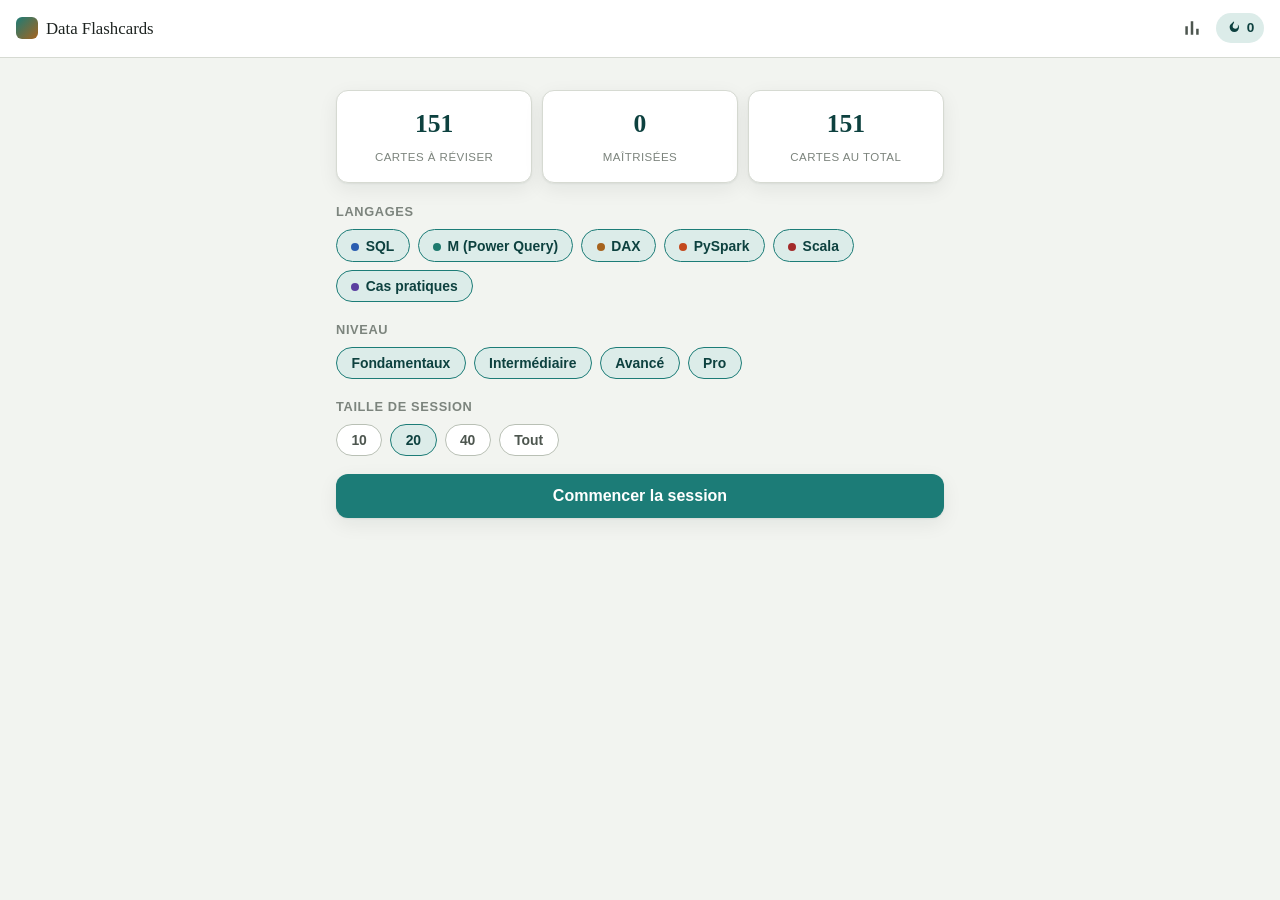
==== index.html @ e3539193 "Première version de l'app de flashcards data (SQL, M, DAX, PySpark, Scala) 151 cartes (recto/verso, " ====
<!doctype html>
<html lang="fr">
<head>
<meta charset="UTF-8" />
<meta name="viewport" content="width=device-width, initial-scale=1, viewport-fit=cover" />
<title>Data Flashcards — SQL, M, DAX, PySpark, Scala</title>
<meta name="description" content="Révise SQL, Power Query M, DAX, PySpark et Scala avec des flashcards à répétition espacée." />
<meta name="theme-color" content="#1c7c77" />
<link rel="manifest" href="manifest.webmanifest" />
<link rel="icon" href="icons/icon-192.png" />
<link rel="apple-touch-icon" href="icons/icon-192.png" />
<meta name="apple-mobile-web-app-capable" content="yes" />
<meta name="apple-mobile-web-app-status-bar-style" content="black-translucent" />
<link rel="stylesheet" href="css/style.css" />
</head>
<body>

<header class="topbar">
  <div class="brand">
    <span class="brand-mark" aria-hidden="true"></span>
    <span class="brand-name">Data Flashcards</span>
  </div>
  <div class="topbar-actions">
    <button id="btnStats" class="icon-btn" type="button" aria-label="Statistiques" title="Statistiques">
      <svg viewBox="0 0 24 24" width="20" height="20"><path fill="currentColor" d="M4 20V10h3v10H4Zm6.5 0V4h3v16h-3ZM17 20v-7h3v7h-3Z"/></svg>
    </button>
    <div class="streak-pill" id="streakPill" title="Série de jours consécutifs">
      <svg viewBox="0 0 24 24" width="16" height="16"><path fill="currentColor" d="M12 2c1 3-2 4-2 7a4 4 0 0 0 8 0c0-1-.3-2-.8-2.7.9.6 2.3 2 2.3 4.7a7 7 0 1 1-14 0C5.5 6.5 9.5 5 12 2Z"/></svg>
      <span id="streakCount">0</span>
    </div>
  </div>
</header>

<main id="app">

  <!-- ===== ÉCRAN ACCUEIL ===== -->
  <section id="screenHome" class="screen">
    <div class="hero-stats">
      <div class="stat-card">
        <span class="stat-num" id="statDue">0</span>
        <span class="stat-label">cartes à réviser</span>
      </div>
      <div class="stat-card">
        <span class="stat-num" id="statMastered">0</span>
        <span class="stat-label">maîtrisées</span>
      </div>
      <div class="stat-card">
        <span class="stat-num" id="statTotal">0</span>
        <span class="stat-label">cartes au total</span>
      </div>
    </div>

    <div class="panel">
      <h2 class="panel-title">Langages</h2>
      <div class="chip-row" id="langueChips"></div>
    </div>

    <div class="panel">
      <h2 class="panel-title">Niveau</h2>
      <div class="chip-row" id="niveauChips"></div>
    </div>

    <div class="panel">
      <h2 class="panel-title">Taille de session</h2>
      <div class="chip-row" id="sizeChips">
        <button class="chip" data-size="10">10</button>
        <button class="chip chip-active" data-size="20">20</button>
        <button class="chip" data-size="40">40</button>
        <button class="chip" data-size="0">Tout</button>
      </div>
    </div>

    <button id="btnStart" class="btn-primary btn-big" type="button">Commencer la session</button>
    <p class="hint" id="startHint"></p>
  </section>

  <!-- ===== ÉCRAN SESSION ===== -->
  <section id="screenSession" class="screen">
    <div class="session-bar">
      <button id="btnQuit" class="icon-btn" type="button" aria-label="Quitter la session">
        <svg viewBox="0 0 24 24" width="20" height="20"><path fill="currentColor" d="M6.4 19 5 17.6 10.6 12 5 6.4 6.4 5 12 10.6 17.6 5 19 6.4 13.4 12 19 17.6 17.6 19 12 13.4Z"/></svg>
      </button>
      <div class="progress-track"><div class="progress-fill" id="progressFill"></div></div>
      <span class="progress-count" id="progressCount">0/0</span>
    </div>

    <div class="card-stage">
      <div class="card-tags">
        <span class="tag-langue" id="cardLangueTag">SQL</span>
        <span class="tag-niveau" id="cardNiveauTag">fondamentaux</span>
      </div>

      <div class="flashcard" id="flashcard">
        <div class="flashcard-front">
          <p class="q-text" id="questionText"></p>
          <pre class="q-code" id="questionCode" hidden></pre>
        </div>
        <div class="flashcard-back" id="flashcardBack" hidden>
          <p class="a-text" id="answerText"></p>
        </div>
      </div>

      <div class="qcm-choices" id="qcmChoices" hidden></div>

      <button id="btnReveal" class="btn-primary btn-big" type="button">Voir la réponse</button>

      <div class="rating-row" id="ratingRow" hidden>
        <button class="rate-btn rate-again" data-rating="again" type="button"><span>Encore</span><small>&lt;1 j</small></button>
        <button class="rate-btn rate-hard" data-rating="hard" type="button"><span>Difficile</span><small id="ratePreviewHard"></small></button>
        <button class="rate-btn rate-good" data-rating="good" type="button"><span>Bien</span><small id="ratePreviewGood"></small></button>
        <button class="rate-btn rate-easy" data-rating="easy" type="button"><span>Facile</span><small id="ratePreviewEasy"></small></button>
      </div>
    </div>
  </section>

  <!-- ===== ÉCRAN FIN DE SESSION ===== -->
  <section id="screenDone" class="screen">
    <canvas id="confetti"></canvas>
    <div class="done-panel">
      <h2>Session terminée</h2>
      <p class="done-sub" id="doneSummary"></p>
      <div class="done-stats">
        <div class="done-stat rate-again"><span id="doneAgain">0</span><small>encore</small></div>
        <div class="done-stat rate-hard"><span id="doneHard">0</span><small>difficile</small></div>
        <div class="done-stat rate-good"><span id="doneGood">0</span><small>bien</small></div>
        <div class="done-stat rate-easy"><span id="doneEasy">0</span><small>facile</small></div>
      </div>
      <p class="streak-msg" id="streakMsg"></p>
      <button id="btnBackHome" class="btn-primary btn-big" type="button">Retour à l'accueil</button>
    </div>
  </section>

  <!-- ===== ÉCRAN STATS ===== -->
  <section id="screenStats" class="screen">
    <div class="session-bar">
      <button id="btnStatsBack" class="icon-btn" type="button" aria-label="Retour">
        <svg viewBox="0 0 24 24" width="20" height="20"><path fill="currentColor" d="M20 11H7.8l5.6-5.6L12 4l-8 8 8 8 1.4-1.4L7.8 13H20Z"/></svg>
      </button>
      <h2>Statistiques</h2>
    </div>

    <div class="panel">
      <h3 class="panel-title">Maîtrise par langage</h3>
      <div id="masteryBars"></div>
    </div>

    <div class="panel">
      <h3 class="panel-title">Cette semaine</h3>
      <div id="weekHeat" class="week-heat"></div>
    </div>

    <div class="panel">
      <h3 class="panel-title">Données</h3>
      <div class="btn-row">
        <button id="btnExport" class="btn-secondary" type="button">Exporter ma progression</button>
        <label class="btn-secondary file-btn">
          Importer
          <input type="file" id="importFile" accept="application/json" hidden />
        </label>
      </div>
      <button id="btnReset" class="btn-danger" type="button">Réinitialiser la progression</button>
    </div>
  </section>

</main>

<script type="module" src="js/app.js"></script>
</body>
</html>
---- css/style.css ----
@font-face {
  font-family: "DFC-Display";
  src: local("Iowan Old Style"), local("Palatino Linotype"), local("Georgia");
}

:root {
  --bg: #f2f4f0;
  --bg-raised: #ffffff;
  --bg-sunken: #e7eae3;
  --ink: #1d2320;
  --ink-soft: #4d564f;
  --ink-faint: #7c847d;
  --border: #d6dad2;
  --border-strong: #b9c0b5;
  --accent: #1c7c77;
  --accent-ink: #0d413f;
  --accent-soft: #dcece9;
  --code-bg: #e9ece4;
  --shadow: 0 1px 2px rgba(20,30,25,.06), 0 6px 20px rgba(20,30,25,.07);

  --lang-sql: #2a5db0;
  --lang-m: #1e7a6e;
  --lang-dax: #a6631e;
  --lang-pyspark: #c4491d;
  --lang-scala: #a32a2a;
  --lang-cas-pratique: #5b3fa0;

  --rate-again: #b3432f;
  --rate-again-bg: #f4ded8;
  --rate-hard: #a6741e;
  --rate-hard-bg: #f0e3c8;
  --rate-good: #1c7c77;
  --rate-good-bg: #dcece9;
  --rate-easy: #2a5db0;
  --rate-easy-bg: #dce6f5;

  --font-display: "DFC-Display", Georgia, "Iowan Old Style", serif;
  --font-body: -apple-system, "Segoe UI", "Helvetica Neue", Arial, sans-serif;
  --font-mono: "SF Mono", "Cascadia Code", "JetBrains Mono", Consolas, "Roboto Mono", monospace;
}

@media (prefers-color-scheme: dark) {
  :root {
    --bg: #14181a; --bg-raised: #1b2124; --bg-sunken: #10161a;
    --ink: #e8ebe5; --ink-soft: #a9b2ab; --ink-faint: #75807a;
    --border: #2b3236; --border-strong: #3a4348;
    --accent: #4fc2bb; --accent-ink: #d3f1ee; --accent-soft: #1c3532;
    --code-bg: #10161a;
    --lang-sql: #7ea6e8; --lang-m: #63c9b8; --lang-dax: #e0aa5c; --lang-pyspark: #f0906a; --lang-scala: #e07575; --lang-cas-pratique: #a68ce0;
    --rate-again: #e37a63; --rate-again-bg: #3a241e;
    --rate-hard: #e0b354; --rate-hard-bg: #3a2f18;
    --rate-good: #4fc2bb; --rate-good-bg: #1c3532;
    --rate-easy: #7ea6e8; --rate-easy-bg: #1c2a3a;
    --shadow: 0 1px 2px rgba(0,0,0,.35), 0 8px 24px rgba(0,0,0,.4);
  }
}
:root[data-theme="dark"] {
  --bg: #14181a; --bg-raised: #1b2124; --bg-sunken: #10161a;
  --ink: #e8ebe5; --ink-soft: #a9b2ab; --ink-faint: #75807a;
  --border: #2b3236; --border-strong: #3a4348;
  --accent: #4fc2bb; --accent-ink: #d3f1ee; --accent-soft: #1c3532;
  --code-bg: #10161a;
  --lang-sql: #7ea6e8; --lang-m: #63c9b8; --lang-dax: #e0aa5c; --lang-pyspark: #f0906a; --lang-scala: #e07575; --lang-cas-pratique: #a68ce0;
  --rate-again: #e37a63; --rate-again-bg: #3a241e;
  --rate-hard: #e0b354; --rate-hard-bg: #3a2f18;
  --rate-good: #4fc2bb; --rate-good-bg: #1c3532;
  --rate-easy: #7ea6e8; --rate-easy-bg: #1c2a3a;
}
:root[data-theme="light"] {
  --bg: #f2f4f0; --bg-raised: #ffffff; --bg-sunken: #e7eae3;
  --ink: #1d2320; --ink-soft: #4d564f; --ink-faint: #7c847d;
  --border: #d6dad2; --border-strong: #b9c0b5;
  --accent: #1c7c77; --accent-ink: #0d413f; --accent-soft: #dcece9;
  --code-bg: #e9ece4;
}

[hidden] { display: none !important; }
* { box-sizing: border-box; -webkit-tap-highlight-color: transparent; }
html, body { height: 100%; }
body {
  margin: 0;
  background: var(--bg);
  color: var(--ink);
  font-family: var(--font-body);
  line-height: 1.5;
  padding-bottom: env(safe-area-inset-bottom);
}
h1, h2, h3 { font-family: var(--font-display); margin: 0; text-wrap: balance; }
button { font-family: inherit; }
@media (prefers-reduced-motion: reduce) { * { animation-duration: .001ms !important; transition-duration: .001ms !important; } }

/* ---------- topbar ---------- */
.topbar {
  position: sticky; top: 0; z-index: 20;
  display: flex; align-items: center; justify-content: space-between;
  padding: .75rem 1rem; padding-top: calc(.75rem + env(safe-area-inset-top));
  background: var(--bg-raised); border-bottom: 1px solid var(--border);
}
.brand { display: flex; align-items: center; gap: .5rem; }
.brand-mark {
  width: 22px; height: 22px; border-radius: 6px;
  background: linear-gradient(135deg, var(--accent), var(--lang-dax));
}
.brand-name { font-family: var(--font-display); font-size: 1.05rem; }
.topbar-actions { display: flex; align-items: center; gap: .5rem; }
.icon-btn {
  border: none; background: none; color: var(--ink-soft); padding: .4rem; border-radius: 8px; cursor: pointer;
  display: flex; align-items: center; justify-content: center;
}
.icon-btn:hover { background: var(--bg-sunken); color: var(--ink); }
.streak-pill {
  display: flex; align-items: center; gap: .3rem; background: var(--accent-soft); color: var(--accent-ink);
  padding: .3rem .6rem; border-radius: 999px; font-weight: 700; font-size: .85rem;
}

/* ---------- layout ---------- */
main#app { max-width: 640px; margin: 0 auto; padding: 1rem 1rem 3rem; }
.screen { display: none; }
.screen.active { display: block; animation: fadeIn .25s ease; }
@keyframes fadeIn { from { opacity: 0; transform: translateY(4px); } to { opacity: 1; transform: none; } }

/* ---------- home ---------- */
.hero-stats { display: grid; grid-template-columns: repeat(3, 1fr); gap: .6rem; margin: .5rem 0 1.2rem; }
.stat-card {
  background: var(--bg-raised); border: 1px solid var(--border); border-radius: 12px;
  padding: .9rem .6rem; text-align: center; box-shadow: var(--shadow);
}
.stat-num { display: block; font-family: var(--font-display); font-size: 1.6rem; font-weight: 700; color: var(--accent-ink); font-variant-numeric: tabular-nums; }
.stat-label { font-size: .72rem; color: var(--ink-faint); text-transform: uppercase; letter-spacing: .04em; }

.panel { margin-bottom: 1.1rem; }
.panel-title { font-size: .8rem; text-transform: uppercase; letter-spacing: .05em; color: var(--ink-faint); font-family: var(--font-body); font-weight: 700; margin-bottom: .5rem; }

.chip-row { display: flex; flex-wrap: wrap; gap: .5rem; }
.chip {
  border: 1.5px solid var(--border-strong); background: var(--bg-raised); color: var(--ink-soft);
  border-radius: 999px; padding: .45rem .9rem; font-size: .87rem; cursor: pointer; font-weight: 600;
}
.chip .dot { display: inline-block; width: 8px; height: 8px; border-radius: 50%; margin-right: .4rem; }
.chip-active { border-color: var(--accent); background: var(--accent-soft); color: var(--accent-ink); }

.btn-primary {
  background: var(--accent); color: #fff; border: none; border-radius: 12px; padding: .8rem 1.2rem;
  font-weight: 700; font-size: 1rem; cursor: pointer; box-shadow: var(--shadow);
}
.btn-primary:active { transform: translateY(1px); }
.btn-big { width: 100%; }
.btn-secondary {
  background: var(--bg-raised); color: var(--ink); border: 1.5px solid var(--border-strong); border-radius: 10px;
  padding: .6rem 1rem; font-weight: 600; cursor: pointer; font-size: .9rem;
}
.btn-danger {
  background: none; color: var(--rate-again); border: 1.5px solid var(--rate-again); border-radius: 10px;
  padding: .6rem 1rem; font-weight: 600; cursor: pointer; margin-top: .7rem; width: 100%;
}
.btn-row { display: flex; gap: .6rem; flex-wrap: wrap; }
.file-btn { display: inline-flex; align-items: center; justify-content: center; }
.hint { text-align: center; color: var(--ink-faint); font-size: .82rem; margin-top: .6rem; }

/* ---------- session ---------- */
.session-bar { display: flex; align-items: center; gap: .7rem; margin-bottom: 1.2rem; }
.session-bar h2 { font-size: 1.15rem; }
.progress-track { flex: 1; height: 6px; background: var(--bg-sunken); border-radius: 999px; overflow: hidden; }
.progress-fill { height: 100%; background: var(--accent); width: 0%; transition: width .3s ease; }
.progress-count { font-size: .8rem; color: var(--ink-faint); font-variant-numeric: tabular-nums; }

.card-tags { display: flex; gap: .5rem; margin-bottom: .7rem; }
.tag-langue, .tag-niveau {
  font-size: .68rem; text-transform: uppercase; letter-spacing: .05em; font-weight: 700;
  padding: .25rem .55rem; border-radius: 999px; color: #fff;
}
.tag-niveau { background: var(--bg-sunken); color: var(--ink-faint); }

.flashcard {
  position: relative; min-height: 220px; perspective: 1400px;
  background: var(--bg-raised); border: 1px solid var(--border); border-radius: 16px;
  box-shadow: var(--shadow); padding: 1.5rem 1.3rem; margin-bottom: 1rem;
}
.flashcard-front, .flashcard-back { display: flex; align-items: center; justify-content: center; flex-direction: column; min-height: 170px; }
.flashcard-back { border-top: 1px dashed var(--border); margin-top: 1rem; padding-top: 1rem; }
.q-text { font-size: 1.15rem; font-weight: 600; text-align: center; margin: 0; text-wrap: balance; }
.q-code { width: 100%; }
.a-text { font-size: 1.02rem; color: var(--ink-soft); text-align: left; white-space: pre-wrap; margin: 0; width: 100%; }
.a-text strong { color: var(--ink); }

pre.q-code, pre.a-code {
  background: var(--code-bg); border: 1px solid var(--border); border-radius: 10px; padding: .9rem 1rem;
  font-family: var(--font-mono); font-size: .84rem; overflow-x: auto; width: 100%; margin: .8rem 0 0;
  white-space: pre-wrap; word-break: break-word;
}

.qcm-choices { display: grid; gap: .6rem; margin-bottom: 1rem; }
.qcm-choice {
  text-align: left; padding: .8rem 1rem; border-radius: 10px; border: 1.5px solid var(--border-strong);
  background: var(--bg-raised); cursor: pointer; font-size: .95rem; color: var(--ink);
}
.qcm-choice:hover { border-color: var(--accent); }
.qcm-choice.correct { border-color: var(--rate-good); background: var(--rate-good-bg); }
.qcm-choice.wrong { border-color: var(--rate-again); background: var(--rate-again-bg); }
.qcm-choice[disabled] { cursor: default; }

.rating-row { display: grid; grid-template-columns: repeat(4, 1fr); gap: .5rem; }
.rate-btn {
  border: none; border-radius: 12px; padding: .7rem .3rem; cursor: pointer; font-weight: 700;
  display: flex; flex-direction: column; gap: .15rem; align-items: center; font-size: .85rem;
}
.rate-btn small { font-weight: 500; font-size: .68rem; opacity: .8; font-variant-numeric: tabular-nums; }
.rate-again { background: var(--rate-again-bg); color: var(--rate-again); }
.rate-hard { background: var(--rate-hard-bg); color: var(--rate-hard); }
.rate-good { background: var(--rate-good-bg); color: var(--rate-good); }
.rate-easy { background: var(--rate-easy-bg); color: var(--rate-easy); }

/* ---------- done screen ---------- */
#screenDone { position: relative; text-align: center; padding-top: 2.5rem; }
#confetti { position: fixed; inset: 0; pointer-events: none; z-index: 5; }
.done-panel { position: relative; z-index: 6; }
.done-sub { color: var(--ink-soft); margin: .5rem 0 1.5rem; }
.done-stats { display: grid; grid-template-columns: repeat(4, 1fr); gap: .6rem; margin-bottom: 1.5rem; }
.done-stat { border-radius: 12px; padding: .8rem .3rem; }
.done-stat span { display: block; font-family: var(--font-display); font-size: 1.4rem; font-weight: 700; }
.done-stat small { font-size: .7rem; text-transform: uppercase; letter-spacing: .04em; opacity: .8; }
.streak-msg { color: var(--accent-ink); font-weight: 600; margin-bottom: 1.5rem; }

/* ---------- stats screen ---------- */
.mastery-row { margin-bottom: .8rem; }
.mastery-head { display: flex; justify-content: space-between; font-size: .85rem; margin-bottom: .3rem; }
.mastery-track { height: 10px; background: var(--bg-sunken); border-radius: 999px; overflow: hidden; }
.mastery-fill { height: 100%; border-radius: 999px; }

.week-heat { display: flex; gap: .4rem; }
.week-day { flex: 1; text-align: center; }
.week-day .cell {
  height: 34px; border-radius: 8px; background: var(--bg-sunken); margin-bottom: .3rem;
  display: flex; align-items: center; justify-content: center; font-size: .72rem; color: var(--ink-faint); font-weight: 700;
}
.week-day .lbl { font-size: .68rem; color: var(--ink-faint); }

/* ---------- flip animation ---------- */
.flashcard-back[data-visible="true"] { animation: revealIn .25s ease; }
@keyframes revealIn { from { opacity: 0; transform: translateY(6px); } to { opacity: 1; transform: none; } }

@media (min-width: 640px) {
  .rating-row { grid-template-columns: repeat(4, 1fr); }
  main#app { padding-top: 1.5rem; }
}
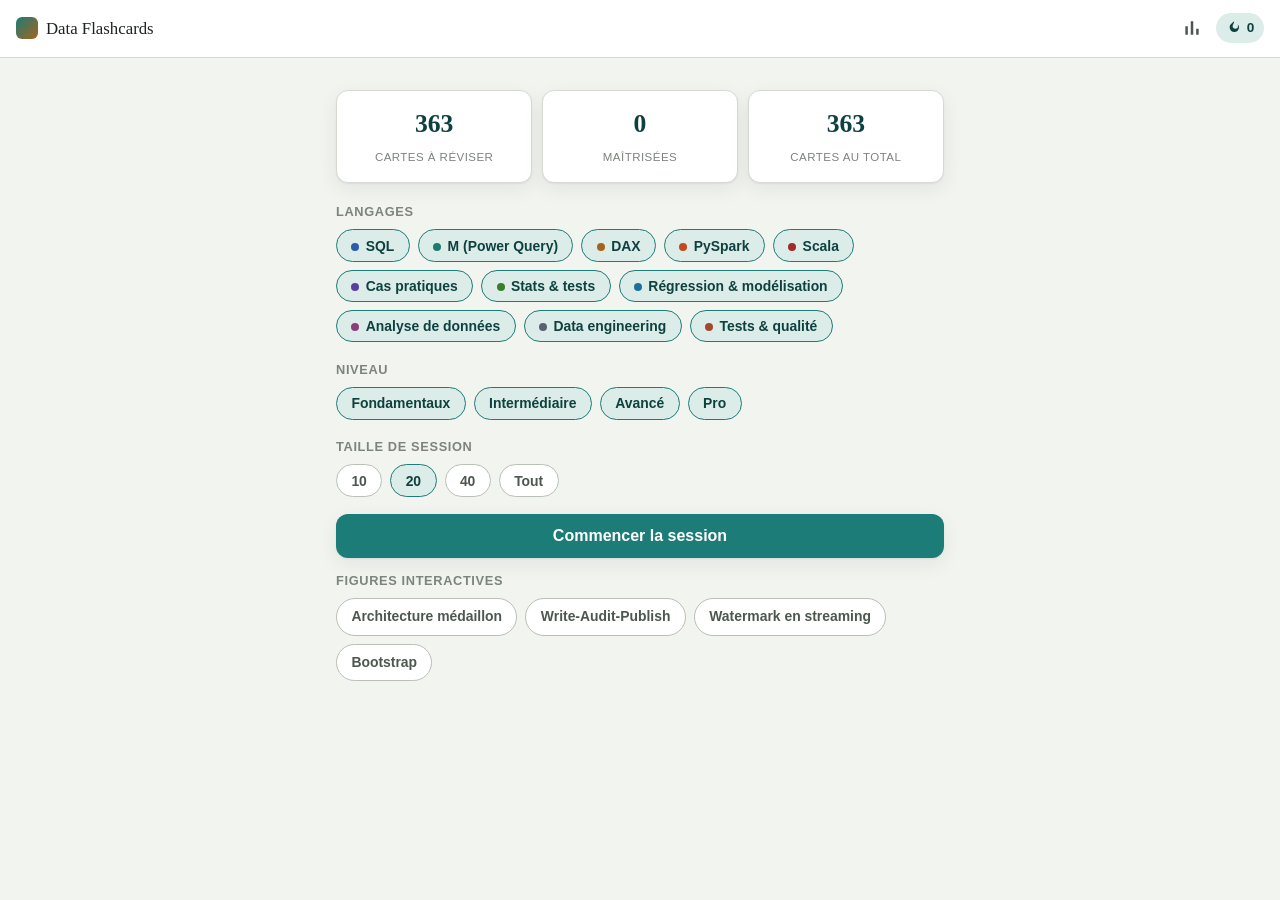
==== commit a9774369: "Figure bootstrap + section « Figures interactives » dans l'app Bootstrap : machine à rééchantillonne" ====
--- a/index.html
+++ b/index.html
@@ -72,6 +72,16 @@
 
     <button id="btnStart" class="btn-primary btn-big" type="button">Commencer la session</button>
     <p class="hint" id="startHint"></p>
+
+    <div class="panel">
+      <h2 class="panel-title">Figures interactives</h2>
+      <div class="chip-row" id="figureLinks">
+        <a class="chip chip-link" href="figures/medaillon/medaillon.html" data-light="figures/medaillon/medaillon-light.html">Architecture médaillon</a>
+        <a class="chip chip-link" href="figures/wap/wap.html" data-light="figures/wap/wap-light.html">Write-Audit-Publish</a>
+        <a class="chip chip-link" href="figures/watermark/watermark.html" data-light="figures/watermark/watermark-light.html">Watermark en streaming</a>
+        <a class="chip chip-link" href="figures/bootstrap/bootstrap.html" data-light="figures/bootstrap/bootstrap-light.html">Bootstrap</a>
+      </div>
+    </div>
   </section>
 
   <!-- ===== ÉCRAN SESSION ===== -->
--- a/css/style.css
+++ b/css/style.css
@@ -137,6 +137,7 @@
   border-radius: 999px; padding: .45rem .9rem; font-size: .87rem; cursor: pointer; font-weight: 600;
 }
 .chip .dot { display: inline-block; width: 8px; height: 8px; border-radius: 50%; margin-right: .4rem; }
+.chip-link { text-decoration: none; display: inline-block; }
 .chip-active { border-color: var(--accent); background: var(--accent-soft); color: var(--accent-ink); }
 
 .btn-primary {
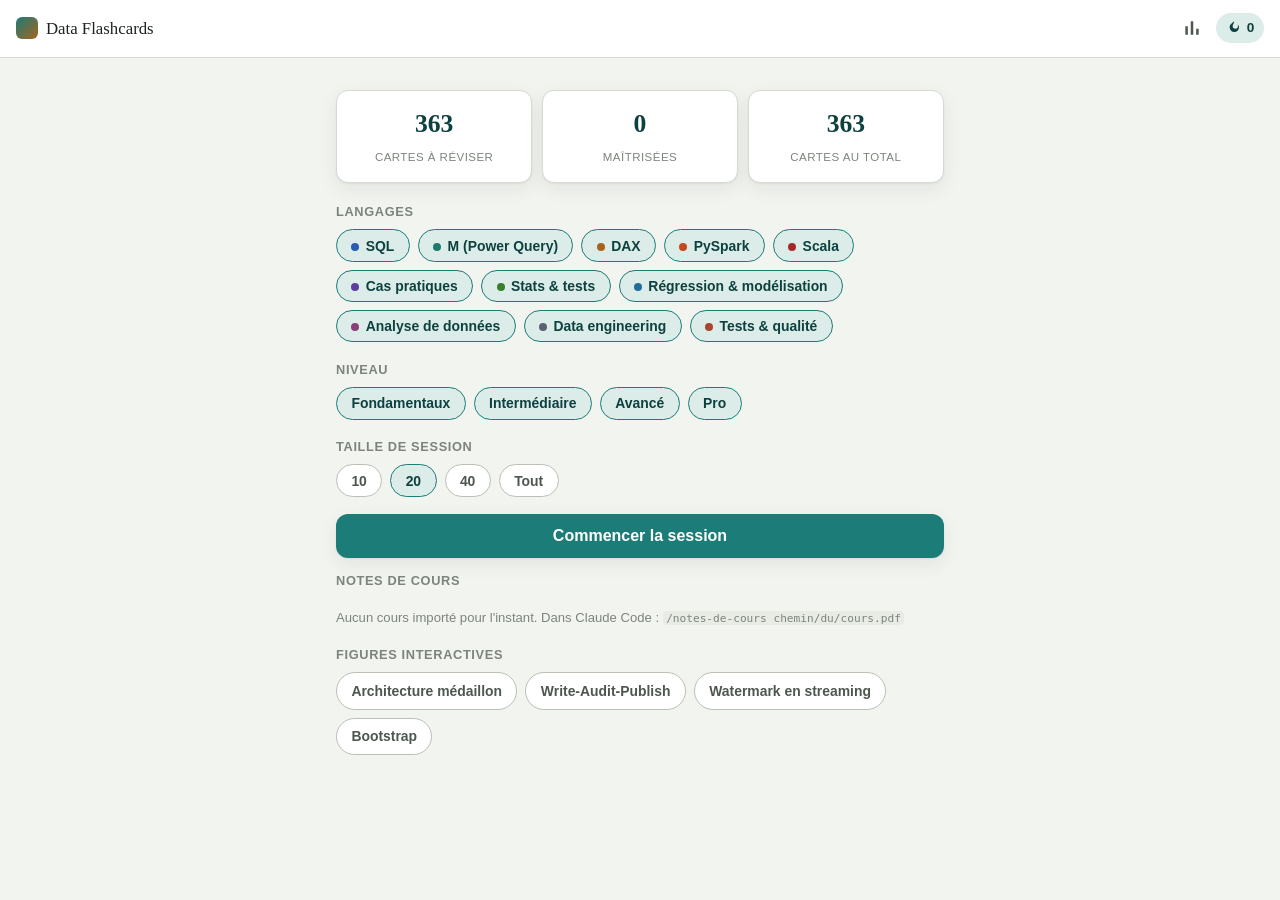
==== commit 1c64aa67: "Agent « /notes-de-cours » : notes de cours + flashcards depuis un PDF - Skill Claude Code (.claude/s" ====
--- a/index.html
+++ b/index.html
@@ -74,6 +74,12 @@
     <p class="hint" id="startHint"></p>
 
     <div class="panel">
+      <h2 class="panel-title">Notes de cours</h2>
+      <div class="chip-row" id="notesLinks"></div>
+      <p class="hint hint-left" id="notesEmpty" hidden>Aucun cours importé pour l'instant. Dans Claude Code : <code>/notes-de-cours chemin/du/cours.pdf</code></p>
+    </div>
+
+    <div class="panel">
       <h2 class="panel-title">Figures interactives</h2>
       <div class="chip-row" id="figureLinks">
         <a class="chip chip-link" href="figures/medaillon/medaillon.html" data-light="figures/medaillon/medaillon-light.html">Architecture médaillon</a>
@@ -106,13 +112,14 @@
           <pre class="q-code" id="questionCode" hidden></pre>
         </div>
         <div class="flashcard-back" id="flashcardBack" hidden>
-          <p class="a-text" id="answerText"></p>
+          <div class="a-text" id="answerText"></div>
         </div>
       </div>
 
       <div class="qcm-choices" id="qcmChoices" hidden></div>
 
       <button id="btnReveal" class="btn-primary btn-big" type="button">Voir la réponse</button>
+      <span class="kbd-hint" id="kbdHint">Espace : voir la réponse · 1 à 4 : noter</span>
 
       <div class="rating-row" id="ratingRow" hidden>
         <button class="rate-btn rate-again" data-rating="again" type="button"><span>Encore</span><small>&lt;1 j</small></button>
@@ -141,6 +148,16 @@
   </section>
 
   <!-- ===== ÉCRAN STATS ===== -->
+  <section id="screenNotes" class="screen">
+    <div class="session-bar">
+      <button id="btnNotesBack" class="icon-btn" type="button" aria-label="Retour">
+        <svg viewBox="0 0 24 24" width="20" height="20"><path fill="currentColor" d="M20 11H7.8l5.6-5.6L12 4l-8 8 8 8 1.4-1.4L7.8 13H20Z"/></svg>
+      </button>
+      <h2>Notes de cours</h2>
+    </div>
+    <article id="noteContent" class="note"></article>
+  </section>
+
   <section id="screenStats" class="screen">
     <div class="session-bar">
       <button id="btnStatsBack" class="icon-btn" type="button" aria-label="Retour">
--- a/css/style.css
+++ b/css/style.css
@@ -183,6 +183,15 @@
 .q-code { width: 100%; }
 .a-text { font-size: 1.02rem; color: var(--ink-soft); text-align: left; white-space: pre-wrap; margin: 0; width: 100%; }
 .a-text strong { color: var(--ink); }
+.a-extra { margin-top: 1rem; padding-top: .8rem; border-top: 1px solid var(--border); white-space: normal; }
+.a-extra h4 {
+  margin: 0 0 .35rem; font-size: .72rem; font-weight: 700; letter-spacing: .08em;
+  text-transform: uppercase; color: var(--accent);
+}
+.a-extra p { margin: 0; font-size: .95rem; line-height: 1.5; color: var(--ink-soft); white-space: pre-wrap; }
+.a-extra pre.a-example { margin-top: .3rem; font-size: .8rem; line-height: 1.45; }
+.kbd-hint { display: block; margin-top: .35rem; font-size: .75rem; color: var(--ink-faint); text-align: center; }
+@media (hover: none) { .kbd-hint { display: none; } }
 
 pre.q-code, pre.a-code {
   background: var(--code-bg); border: 1px solid var(--border); border-radius: 10px; padding: .9rem 1rem;
@@ -244,3 +253,57 @@
   .rating-row { grid-template-columns: repeat(4, 1fr); }
   main#app { padding-top: 1.5rem; }
 }
+
+/* ---------- notes de cours ---------- */
+.hint-left { text-align: left; }
+.hint code, .note code { font-family: var(--font-mono); font-size: .85em; background: var(--code-bg); padding: .05em .3em; border-radius: 4px; }
+.note { line-height: 1.6; }
+.note-head { margin-bottom: 1.2rem; }
+.note-title { font-size: 1.5rem; margin-bottom: .25rem; }
+.note-source { color: var(--ink-faint); font-size: .82rem; margin: 0 0 .6rem; }
+.note-resume { color: var(--ink-soft); margin: .3rem 0; }
+.note-prereq { display: flex; flex-wrap: wrap; align-items: center; gap: .4rem; margin-bottom: 1rem; }
+.note-prereq-label { font-size: .75rem; font-weight: 700; text-transform: uppercase; letter-spacing: .06em; color: var(--ink-faint); margin-right: .2rem; }
+.note-toc { background: var(--bg-raised); border: 1px solid var(--border); border-radius: 12px; padding: .8rem 1rem; margin-bottom: 1.4rem; }
+.note-toc ol { margin: 0; padding-left: 1.2rem; }
+.note-toc a { color: var(--accent); text-decoration: none; }
+.note-chapter { margin-bottom: 1.8rem; scroll-margin-top: 4.5rem; }
+.note-h2 { font-size: 1.2rem; margin: 0 0 .4rem; padding-bottom: .3rem; border-bottom: 2px solid var(--accent-soft); }
+.note-objectif { color: var(--ink-faint); font-style: italic; font-size: .9rem; margin: 0 0 .7rem; }
+.note-p { margin: .5rem 0; color: var(--ink); }
+.note-list { margin: .5rem 0; padding-left: 1.3rem; }
+.note-list li { margin: .2rem 0; }
+.note-box { border: 1px solid var(--border); border-left: 4px solid var(--accent); border-radius: 10px; background: var(--bg-raised); padding: .7rem .9rem; margin: .8rem 0; }
+.note-box .note-p { margin: .3rem 0; }
+.note-box-label { font-size: .72rem; font-weight: 700; text-transform: uppercase; letter-spacing: .08em; color: var(--accent); margin-bottom: .2rem; }
+.note-attention { border-left-color: var(--rate-again); }
+.note-attention .note-box-label { color: var(--rate-again); }
+.note-application { border-left-color: var(--rate-good); }
+.note-application .note-box-label { color: var(--rate-good); }
+.note-renvoi { border-left-color: var(--ink-faint); border-style: dashed; border-left-style: solid; }
+.note-renvoi .note-box-label { color: var(--ink-faint); }
+.note-retenir { border-left-width: 6px; }
+.note-sub { font-size: .75rem; color: var(--ink-faint); margin-top: .5rem; }
+.note-code { margin-top: .4rem; font-size: .8rem; line-height: 1.45; }
+.note-formula { font-family: var(--font-mono); font-size: 1rem; text-align: center; padding: .5rem; overflow-x: auto; }
+.note-goto { margin-top: .4rem; }
+.note-schema { margin: 1rem 0; text-align: center; }
+.note-svg { background: var(--bg-raised); border: 1px solid var(--border); border-radius: 12px; padding: .8rem; overflow-x: auto; color: var(--ink-soft); }
+.note-svg svg { max-width: 100%; height: auto; display: block; margin: 0 auto; font-family: var(--font-body); }
+.note-schema figcaption { font-size: .82rem; color: var(--ink-faint); margin-top: .4rem; }
+.note-table-wrap { overflow-x: auto; margin: .8rem 0; }
+.note-table { border-collapse: collapse; width: 100%; font-size: .88rem; }
+.note-table th, .note-table td { border: 1px solid var(--border); padding: .4rem .55rem; text-align: left; vertical-align: top; }
+.note-table th { background: var(--bg-sunken); }
+.note-review { margin-top: .5rem; }
+/* Classes à utiliser dans les schémas SVG (suivent le thème clair/sombre) */
+.note-svg .s-box { fill: var(--bg-sunken); stroke: var(--border-strong); stroke-width: 1.5; }
+.note-svg .s-acc { fill: var(--accent-soft); stroke: var(--accent); stroke-width: 1.5; }
+.note-svg .s-warn { fill: var(--rate-again-bg); stroke: var(--rate-again); stroke-width: 1.5; }
+.note-svg .s-ok { fill: var(--rate-good-bg); stroke: var(--rate-good); stroke-width: 1.5; }
+.note-svg .s-line { fill: none; stroke: var(--ink-soft); stroke-width: 1.5; }
+.note-svg .s-dash { fill: none; stroke: var(--ink-faint); stroke-width: 1.2; stroke-dasharray: 4 3; }
+.note-svg .s-txt { fill: var(--ink); font-size: 13px; }
+.note-svg .s-sub { fill: var(--ink-faint); font-size: 11px; }
+.note-svg .s-bold { fill: var(--ink); font-size: 13px; font-weight: 700; }
+.note-svg .s-arrow { fill: var(--ink-soft); }
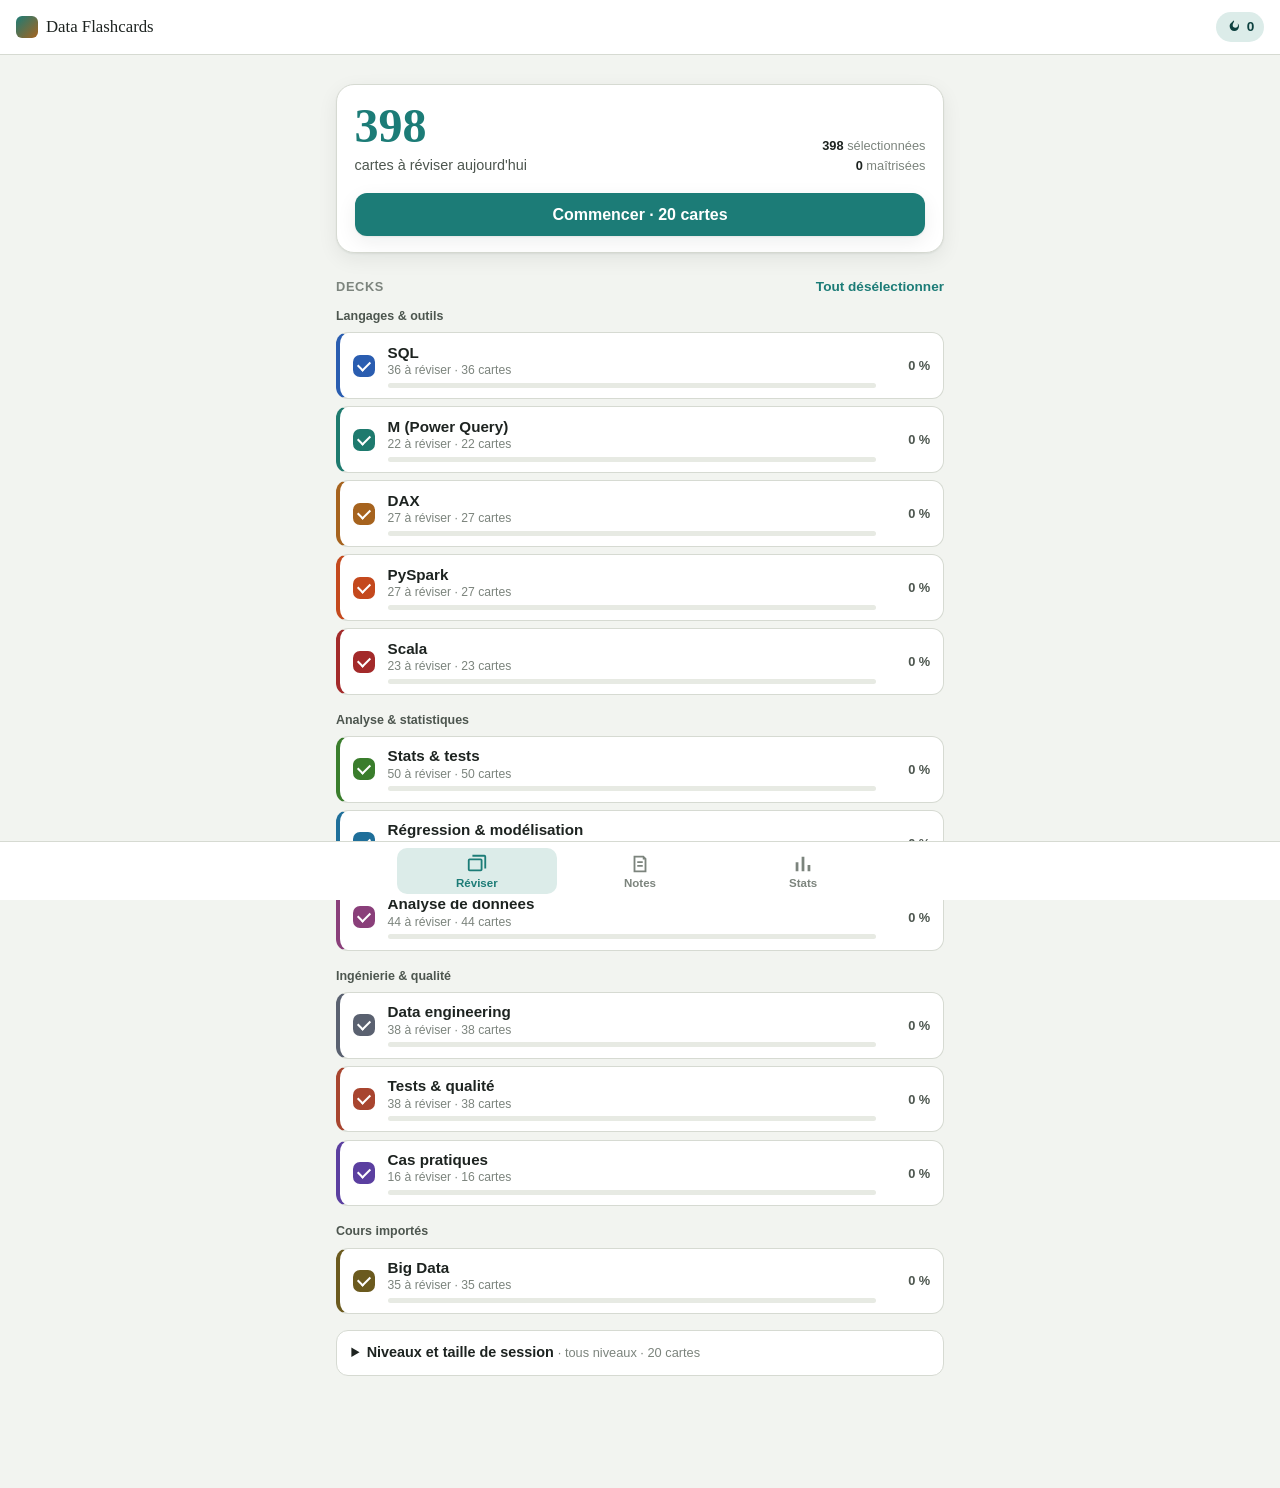
==== commit 43199663: "Refonte de l'interface + retrait des figures interactives - Barre d'onglets en bas : Réviser / Notes" ====
--- a/index.html
+++ b/index.html
@@ -21,9 +21,6 @@
     <span class="brand-name">Data Flashcards</span>
   </div>
   <div class="topbar-actions">
-    <button id="btnStats" class="icon-btn" type="button" aria-label="Statistiques" title="Statistiques">
-      <svg viewBox="0 0 24 24" width="20" height="20"><path fill="currentColor" d="M4 20V10h3v10H4Zm6.5 0V4h3v16h-3ZM17 20v-7h3v7h-3Z"/></svg>
-    </button>
     <div class="streak-pill" id="streakPill" title="Série de jours consécutifs">
       <svg viewBox="0 0 24 24" width="16" height="16"><path fill="currentColor" d="M12 2c1 3-2 4-2 7a4 4 0 0 0 8 0c0-1-.3-2-.8-2.7.9.6 2.3 2 2.3 4.7a7 7 0 1 1-14 0C5.5 6.5 9.5 5 12 2Z"/></svg>
       <span id="streakCount">0</span>
@@ -35,59 +32,48 @@
 
   <!-- ===== ÉCRAN ACCUEIL ===== -->
   <section id="screenHome" class="screen">
-    <div class="hero-stats">
-      <div class="stat-card">
-        <span class="stat-num" id="statDue">0</span>
-        <span class="stat-label">cartes à réviser</span>
+    <div class="hero">
+      <div class="hero-row">
+        <div>
+          <div class="hero-num" id="statDue">0</div>
+          <div class="hero-label">cartes à réviser aujourd'hui</div>
+        </div>
+        <div class="hero-side">
+          <div><strong id="statSelected">0</strong> sélectionnées</div>
+          <div><strong id="statMastered">0</strong> maîtrisées</div>
+        </div>
       </div>
-      <div class="stat-card">
-        <span class="stat-num" id="statMastered">0</span>
-        <span class="stat-label">maîtrisées</span>
-      </div>
-      <div class="stat-card">
-        <span class="stat-num" id="statTotal">0</span>
-        <span class="stat-label">cartes au total</span>
-      </div>
+      <button id="btnStart" class="btn-primary btn-big" type="button">Commencer la session</button>
+      <p class="hint" id="startHint"></p>
     </div>
 
-    <div class="panel">
-      <h2 class="panel-title">Langages</h2>
-      <div class="chip-row" id="langueChips"></div>
+    <div class="section-head">
+      <h2 class="panel-title">Decks</h2>
+      <button id="btnToggleAll" class="link-btn" type="button">Tout sélectionner</button>
     </div>
+    <div id="deckGroups"></div>
 
-    <div class="panel">
-      <h2 class="panel-title">Niveau</h2>
-      <div class="chip-row" id="niveauChips"></div>
-    </div>
+    <details class="options" id="sessionOptions">
+      <summary>Niveaux et taille de session <span id="optionsSummary"></span></summary>
+      <div class="options-body">
+        <h3 class="panel-title">Niveau</h3>
+        <div class="chip-row" id="niveauChips"></div>
+        <h3 class="panel-title">Taille de session</h3>
+        <div class="chip-row" id="sizeChips">
+          <button class="chip" data-size="10">10</button>
+          <button class="chip chip-active" data-size="20">20</button>
+          <button class="chip" data-size="40">40</button>
+          <button class="chip" data-size="0">Tout</button>
+        </div>
+      </div>
+    </details>
+  </section>
 
-    <div class="panel">
-      <h2 class="panel-title">Taille de session</h2>
-      <div class="chip-row" id="sizeChips">
-        <button class="chip" data-size="10">10</button>
-        <button class="chip chip-active" data-size="20">20</button>
-        <button class="chip" data-size="40">40</button>
-        <button class="chip" data-size="0">Tout</button>
-      </div>
-    </div>
-
-    <button id="btnStart" class="btn-primary btn-big" type="button">Commencer la session</button>
-    <p class="hint" id="startHint"></p>
-
-    <div class="panel">
-      <h2 class="panel-title">Notes de cours</h2>
-      <div class="chip-row" id="notesLinks"></div>
-      <p class="hint hint-left" id="notesEmpty" hidden>Aucun cours importé pour l'instant. Dans Claude Code : <code>/notes-de-cours chemin/du/cours.pdf</code></p>
-    </div>
-
-    <div class="panel">
-      <h2 class="panel-title">Figures interactives</h2>
-      <div class="chip-row" id="figureLinks">
-        <a class="chip chip-link" href="figures/medaillon/medaillon.html" data-light="figures/medaillon/medaillon-light.html">Architecture médaillon</a>
-        <a class="chip chip-link" href="figures/wap/wap.html" data-light="figures/wap/wap-light.html">Write-Audit-Publish</a>
-        <a class="chip chip-link" href="figures/watermark/watermark.html" data-light="figures/watermark/watermark-light.html">Watermark en streaming</a>
-        <a class="chip chip-link" href="figures/bootstrap/bootstrap.html" data-light="figures/bootstrap/bootstrap-light.html">Bootstrap</a>
-      </div>
-    </div>
+  <section id="screenNotesList" class="screen">
+    <h2 class="screen-title">Notes de cours</h2>
+    <p class="screen-sub">Synthèses de tes cours avec schémas, exemples et pièges, liées à leurs cartes.</p>
+    <div id="notesList" class="notes-list"></div>
+    <p class="hint hint-left" id="notesEmpty" hidden>Aucun cours importé pour l'instant. Dans Claude Code : <code>/notes-de-cours chemin/du/cours.pdf</code></p>
   </section>
 
   <!-- ===== ÉCRAN SESSION ===== -->
@@ -153,18 +139,13 @@
       <button id="btnNotesBack" class="icon-btn" type="button" aria-label="Retour">
         <svg viewBox="0 0 24 24" width="20" height="20"><path fill="currentColor" d="M20 11H7.8l5.6-5.6L12 4l-8 8 8 8 1.4-1.4L7.8 13H20Z"/></svg>
       </button>
-      <h2>Notes de cours</h2>
+      <h2 id="noteBarTitle">Toutes les notes</h2>
     </div>
     <article id="noteContent" class="note"></article>
   </section>
 
   <section id="screenStats" class="screen">
-    <div class="session-bar">
-      <button id="btnStatsBack" class="icon-btn" type="button" aria-label="Retour">
-        <svg viewBox="0 0 24 24" width="20" height="20"><path fill="currentColor" d="M20 11H7.8l5.6-5.6L12 4l-8 8 8 8 1.4-1.4L7.8 13H20Z"/></svg>
-      </button>
-      <h2>Statistiques</h2>
-    </div>
+    <h2 class="screen-title">Statistiques</h2>
 
     <div class="panel">
       <h3 class="panel-title">Maîtrise par langage</h3>
@@ -191,6 +172,22 @@
 
 </main>
 
+<nav class="tabbar" id="tabbar" aria-label="Navigation">
+  <button class="tab" data-tab="home" type="button">
+    <svg viewBox="0 0 24 24" width="22" height="22" aria-hidden="true"><path fill="currentColor" d="M4 6h12a2 2 0 0 1 2 2v10a2 2 0 0 1-2 2H4a2 2 0 0 1-2-2V8a2 2 0 0 1 2-2Zm0 2v10h12V8H4Zm16-4H7V2h13a2 2 0 0 1 2 2v13h-2V4Z"/></svg>
+    <span>Réviser</span>
+  </button>
+  <button class="tab" data-tab="notesList" type="button">
+    <svg viewBox="0 0 24 24" width="22" height="22" aria-hidden="true"><path fill="currentColor" d="M5 3h11l3 3v15H5V3Zm2 2v14h10V7h-2V5H7Zm2 4h6v2H9V9Zm0 4h6v2H9v-2Z"/></svg>
+    <span>Notes</span>
+  </button>
+  <button class="tab" data-tab="stats" type="button">
+    <svg viewBox="0 0 24 24" width="22" height="22" aria-hidden="true"><path fill="currentColor" d="M4 20V10h3v10H4Zm6.5 0V4h3v16h-3ZM17 20v-7h3v7h-3Z"/></svg>
+    <span>Stats</span>
+  </button>
+</nav>
+
+
 <script type="module" src="js/app.js"></script>
 </body>
 </html>
--- a/css/style.css
+++ b/css/style.css
@@ -44,7 +44,7 @@
     --bg: #14181a; --bg-raised: #1b2124; --bg-sunken: #10161a;
     --ink: #e8ebe5; --ink-soft: #a9b2ab; --ink-faint: #75807a;
     --border: #2b3236; --border-strong: #3a4348;
-    --accent: #4fc2bb; --accent-ink: #d3f1ee; --accent-soft: #1c3532;
+    --accent: #4fc2bb; --accent-ink: #d3f1ee; --accent-soft: #1c3532; --on-accent: #0b1e1d;
     --code-bg: #10161a;
     --lang-sql: #7ea6e8; --lang-m: #63c9b8; --lang-dax: #e0aa5c; --lang-pyspark: #f0906a; --lang-scala: #e07575; --lang-cas-pratique: #a68ce0;
     --rate-again: #e37a63; --rate-again-bg: #3a241e;
@@ -58,7 +58,7 @@
   --bg: #14181a; --bg-raised: #1b2124; --bg-sunken: #10161a;
   --ink: #e8ebe5; --ink-soft: #a9b2ab; --ink-faint: #75807a;
   --border: #2b3236; --border-strong: #3a4348;
-  --accent: #4fc2bb; --accent-ink: #d3f1ee; --accent-soft: #1c3532;
+  --accent: #4fc2bb; --accent-ink: #d3f1ee; --accent-soft: #1c3532; --on-accent: #0b1e1d;
   --code-bg: #10161a;
   --lang-sql: #7ea6e8; --lang-m: #63c9b8; --lang-dax: #e0aa5c; --lang-pyspark: #f0906a; --lang-scala: #e07575; --lang-cas-pratique: #a68ce0;
   --rate-again: #e37a63; --rate-again-bg: #3a241e;
@@ -70,7 +70,7 @@
   --bg: #f2f4f0; --bg-raised: #ffffff; --bg-sunken: #e7eae3;
   --ink: #1d2320; --ink-soft: #4d564f; --ink-faint: #7c847d;
   --border: #d6dad2; --border-strong: #b9c0b5;
-  --accent: #1c7c77; --accent-ink: #0d413f; --accent-soft: #dcece9;
+  --accent: #1c7c77; --accent-ink: #0d413f; --accent-soft: #dcece9; --on-accent: #fff;
   --code-bg: #e9ece4;
 }
 
@@ -141,7 +141,7 @@
 .chip-active { border-color: var(--accent); background: var(--accent-soft); color: var(--accent-ink); }
 
 .btn-primary {
-  background: var(--accent); color: #fff; border: none; border-radius: 12px; padding: .8rem 1.2rem;
+  background: var(--accent); color: var(--on-accent, #fff); border: none; border-radius: 12px; padding: .8rem 1.2rem;
   font-weight: 700; font-size: 1rem; cursor: pointer; box-shadow: var(--shadow);
 }
 .btn-primary:active { transform: translateY(1px); }
@@ -307,3 +307,77 @@
 .note-svg .s-sub { fill: var(--ink-faint); font-size: 11px; }
 .note-svg .s-bold { fill: var(--ink); font-size: 13px; font-weight: 700; }
 .note-svg .s-arrow { fill: var(--ink-soft); }
+
+/* ---------- accueil v2 ---------- */
+.hero {
+  background: var(--bg-raised); border: 1px solid var(--border); border-radius: 18px;
+  padding: 1.1rem 1.1rem 1rem; box-shadow: var(--shadow); margin: .3rem 0 1.4rem;
+}
+.hero-row { display: flex; align-items: flex-end; justify-content: space-between; gap: 1rem; margin-bottom: 1rem; }
+.hero-num { font-family: var(--font-display); font-size: 3rem; line-height: 1; font-weight: 700; color: var(--accent); font-variant-numeric: tabular-nums; }
+.hero-label { font-size: .9rem; color: var(--ink-soft); margin-top: .3rem; }
+.hero-side { text-align: right; font-size: .8rem; color: var(--ink-faint); line-height: 1.6; }
+.hero-side strong { color: var(--ink); font-variant-numeric: tabular-nums; }
+.btn-primary:disabled { opacity: .45; cursor: default; box-shadow: none; }
+.hero .hint:empty { display: none; }
+
+.section-head { display: flex; align-items: baseline; justify-content: space-between; }
+.link-btn { background: none; border: none; color: var(--accent); font-weight: 600; font-size: .85rem; cursor: pointer; padding: .2rem 0; }
+
+.deck-group { margin-bottom: 1rem; }
+.deck-group-title { font-size: .78rem; font-weight: 600; color: var(--ink-soft); margin: .2rem 0 .4rem; }
+.deck-row {
+  --deck: var(--accent);
+  display: flex; align-items: center; gap: .8rem; width: 100%; text-align: left; cursor: pointer;
+  background: var(--bg-raised); border: 1px solid var(--border); border-left: 4px solid var(--border-strong);
+  border-radius: 12px; padding: .65rem .8rem; margin-bottom: .45rem; color: var(--ink);
+  transition: border-color .15s ease, background .15s ease;
+}
+.deck-row.deck-on { border-left-color: var(--deck); }
+.deck-row:not(.deck-on) { opacity: .62; }
+.deck-check {
+  flex: none; width: 22px; height: 22px; border-radius: 7px; border: 2px solid var(--border-strong);
+  display: grid; place-items: center;
+}
+.deck-on .deck-check { background: var(--deck); border-color: var(--deck); }
+.deck-on .deck-check::after { content: ""; width: 10px; height: 6px; border: 2.5px solid #fff; border-top: 0; border-right: 0; transform: rotate(-45deg) translate(1px, -1px); }
+.deck-main { flex: 1; min-width: 0; display: flex; flex-direction: column; gap: .15rem; }
+.deck-name { font-weight: 700; font-size: .95rem; }
+.deck-meta { font-size: .76rem; color: var(--ink-faint); }
+.deck-bar { height: 5px; background: var(--bg-sunken); border-radius: 999px; overflow: hidden; margin-top: .2rem; }
+.deck-bar span { display: block; height: 100%; background: var(--deck); border-radius: 999px; }
+.deck-pct { font-size: .8rem; font-weight: 700; color: var(--ink-soft); font-variant-numeric: tabular-nums; min-width: 2.6rem; text-align: right; }
+
+.options { background: var(--bg-raised); border: 1px solid var(--border); border-radius: 12px; padding: .7rem .9rem; margin: .4rem 0 1rem; }
+.options summary { cursor: pointer; font-weight: 600; font-size: .9rem; color: var(--ink); }
+.options summary span { font-weight: 400; color: var(--ink-faint); font-size: .8rem; }
+.options-body { margin-top: .8rem; display: flex; flex-direction: column; gap: .5rem; }
+.options-body .panel-title { margin: .3rem 0 0; }
+
+/* ---------- écrans à onglets ---------- */
+.screen-title { font-size: 1.45rem; margin: .4rem 0 .2rem; }
+.screen-sub { color: var(--ink-faint); font-size: .88rem; margin: 0 0 1rem; }
+.notes-list { display: flex; flex-direction: column; gap: .7rem; }
+.note-card {
+  --deck: var(--accent);
+  display: flex; flex-direction: column; gap: .25rem; text-align: left; cursor: pointer; width: 100%;
+  background: var(--bg-raised); border: 1px solid var(--border); border-top: 4px solid var(--deck);
+  border-radius: 14px; padding: .9rem 1rem; box-shadow: var(--shadow); color: var(--ink);
+}
+.note-card-title { font-family: var(--font-display); font-size: 1.12rem; font-weight: 700; }
+.note-card-src { font-size: .78rem; color: var(--ink-faint); }
+.note-card-meta { font-size: .8rem; color: var(--accent); font-weight: 600; margin-top: .2rem; }
+
+.tabbar {
+  position: fixed; left: 0; right: 0; bottom: 0; z-index: 30;
+  display: flex; justify-content: center; gap: .2rem;
+  background: var(--bg-raised); border-top: 1px solid var(--border);
+  padding: .35rem .5rem calc(.35rem + env(safe-area-inset-bottom));
+}
+.tab {
+  flex: 1; max-width: 160px; display: flex; flex-direction: column; align-items: center; gap: .1rem;
+  background: none; border: none; color: var(--ink-faint); font-size: .72rem; font-weight: 600;
+  padding: .35rem 0; border-radius: 10px; cursor: pointer;
+}
+.tab.tab-active { color: var(--accent); background: var(--accent-soft); }
+body.with-tabbar main#app { padding-bottom: 6rem; }
